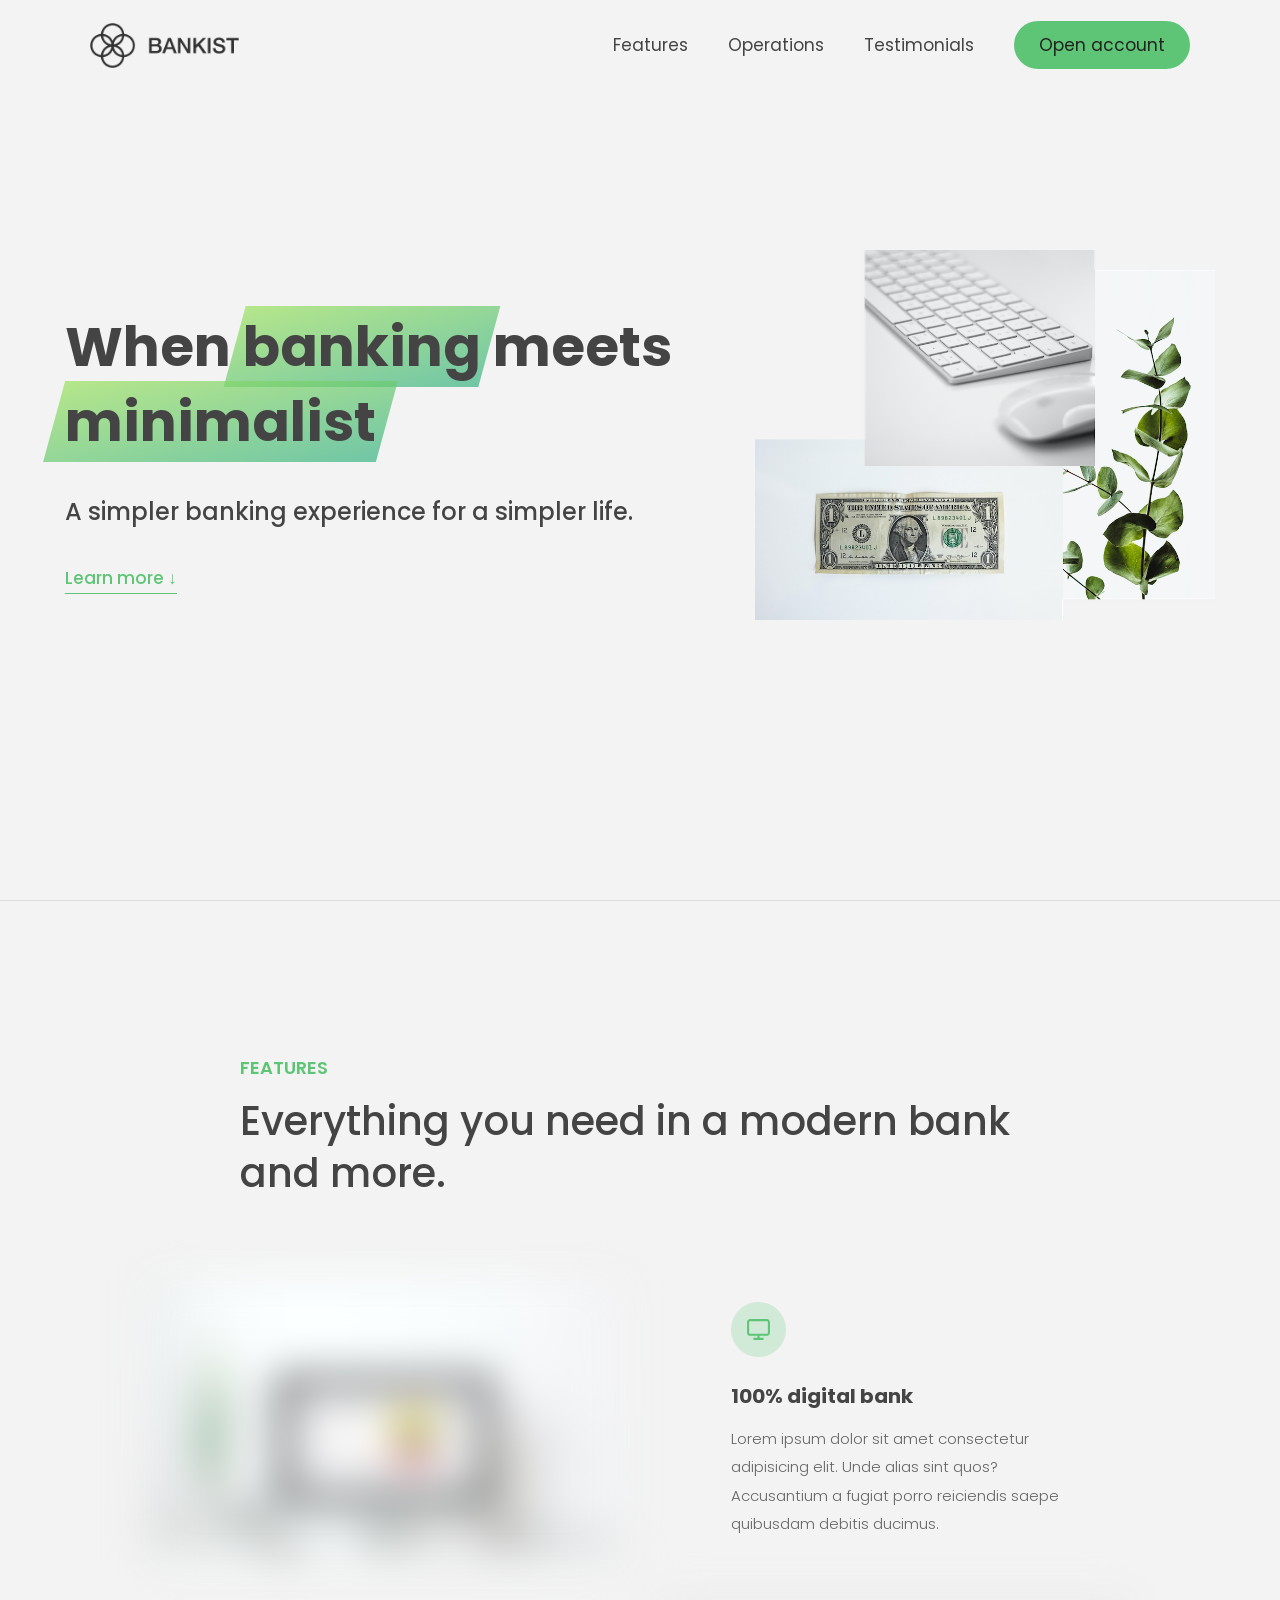
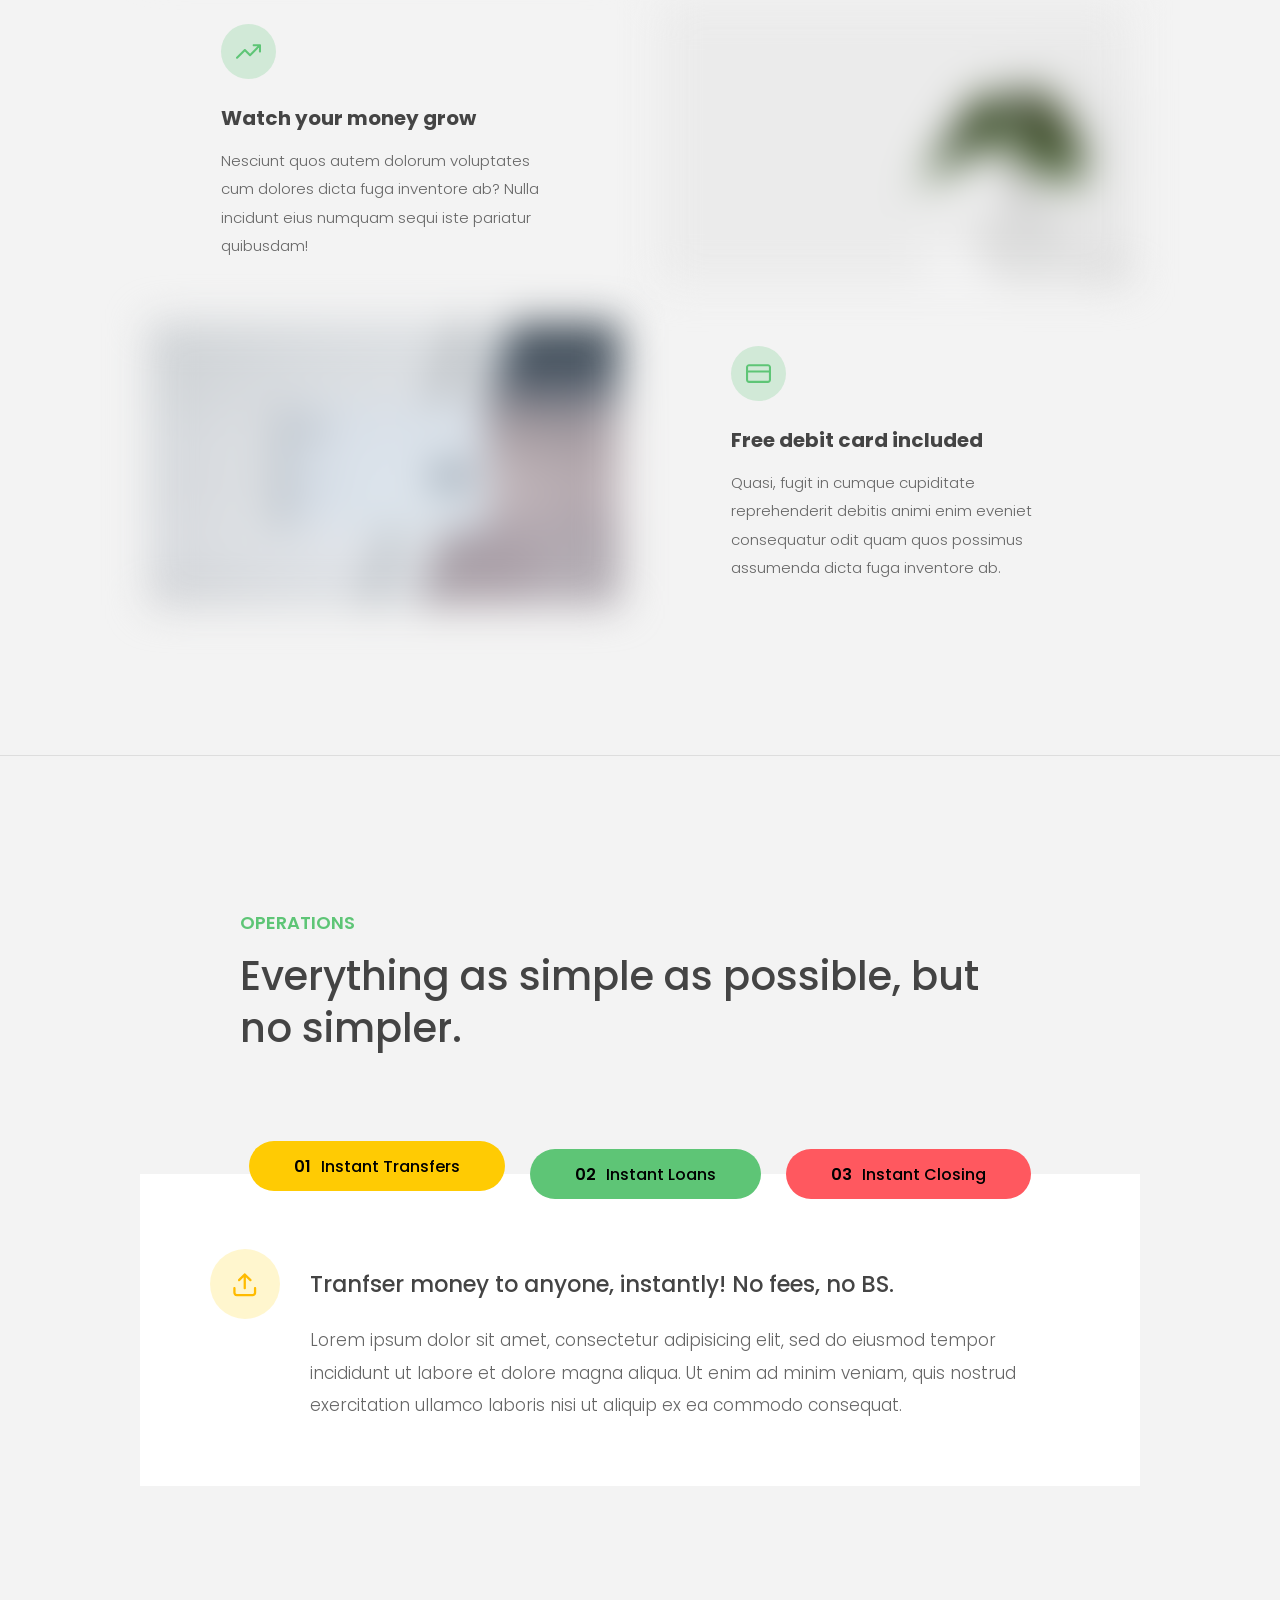
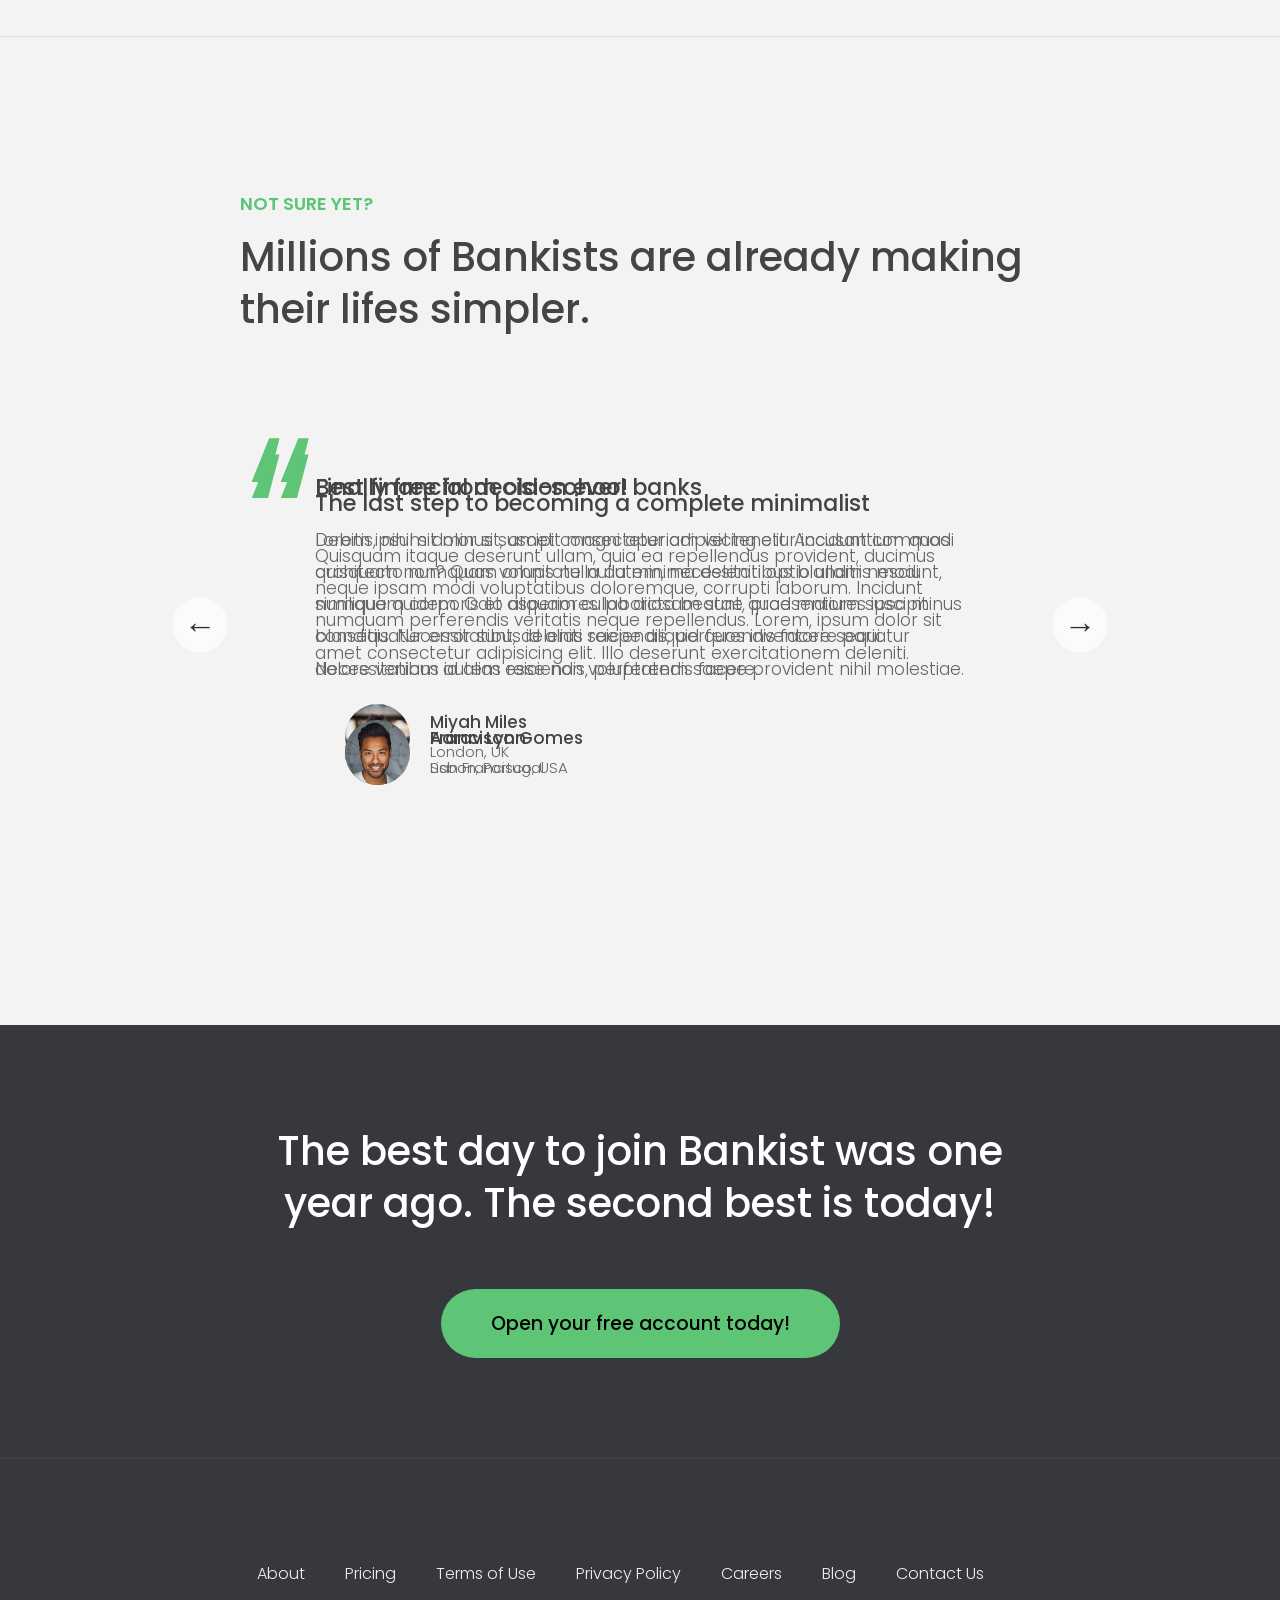
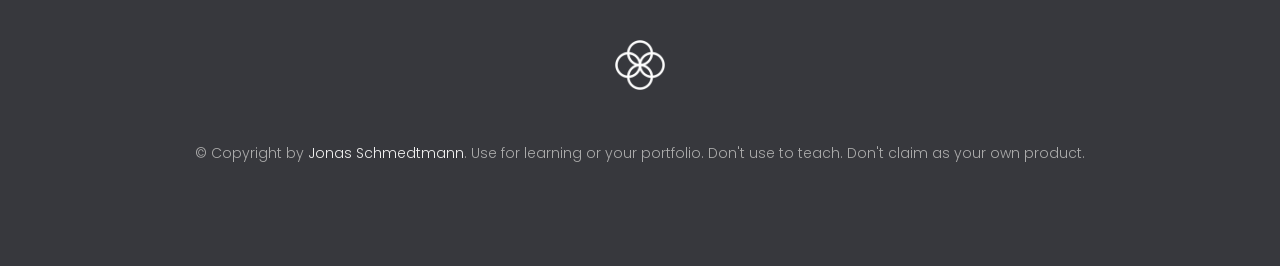
==== small_tries/5.bankist_web/index.html @ 7549bcce "advanced DOM 1" ====
<!DOCTYPE html>
<html lang="en">

<head>
  <meta charset="UTF-8" />
  <meta name="viewport" content="width=device-width, initial-scale=1.0" />
  <meta http-equiv="X-UA-Compatible" content="ie=edge" />
  <link rel="shortcut icon" type="image/png" href="img/icon.png" />

  <link href="https://fonts.googleapis.com/css?family=Poppins:300,400,500,600&display=swap" rel="stylesheet" />
  <link rel="stylesheet" href="style.css" />
  <title>Bankist | When Banking meets Minimalist</title>
</head>

<body>
  <header class="header">
    <nav class="nav">
      <img src="img/logo.png" alt="Bankist logo" class="nav__logo" id="logo" />
      <ul class="nav__links">
        <li class="nav__item">
          <a class="nav__link" href="#section--1">Features</a>
        </li>
        <li class="nav__item">
          <a class="nav__link" href="#section--2">Operations</a>
        </li>
        <li class="nav__item">
          <a class="nav__link" href="#section--3">Testimonials</a>
        </li>
        <li class="nav__item">
          <a class="nav__link nav__link--btn btn--show-modal" href="#">Open account</a>
        </li>
      </ul>
    </nav>

    <div class="header__title">
      <h1>
        When
        <!-- Green highlight effect -->
        <span class="highlight">banking</span>
        meets<br />
        <span class="highlight">minimalist</span>
      </h1>
      <h4>A simpler banking experience for a simpler life.</h4>
      <button class="btn--text btn--scroll-to">Learn more &DownArrow;</button>
      <img src="img/hero.png" class="header__img" alt="Minimalist bank items" />
    </div>
  </header>

  <section class="section" id="section--1">
    <div class="section__title">
      <h2 class="section__description">Features</h2>
      <h3 class="section__header">
        Everything you need in a modern bank and more.
      </h3>
    </div>

    <div class="features">
      <img src="img/digital-lazy.jpg" data-src="img/digital.jpg" alt="Computer" class="features__img lazy-img" />
      <div class="features__feature">
        <div class="features__icon">
          <svg>
            <use xlink:href="img/icons.svg#icon-monitor"></use>
          </svg>
        </div>
        <h5 class="features__header">100% digital bank</h5>
        <p>
          Lorem ipsum dolor sit amet consectetur adipisicing elit. Unde alias
          sint quos? Accusantium a fugiat porro reiciendis saepe quibusdam
          debitis ducimus.
        </p>
      </div>

      <div class="features__feature">
        <div class="features__icon">
          <svg>
            <use xlink:href="img/icons.svg#icon-trending-up"></use>
          </svg>
        </div>
        <h5 class="features__header">Watch your money grow</h5>
        <p>
          Nesciunt quos autem dolorum voluptates cum dolores dicta fuga
          inventore ab? Nulla incidunt eius numquam sequi iste pariatur
          quibusdam!
        </p>
      </div>
      <img src="img/grow-lazy.jpg" data-src="img/grow.jpg" alt="Plant" class="features__img lazy-img" />

      <img src="img/card-lazy.jpg" data-src="img/card.jpg" alt="Credit card" class="features__img lazy-img" />
      <div class="features__feature">
        <div class="features__icon">
          <svg>
            <use xlink:href="img/icons.svg#icon-credit-card"></use>
          </svg>
        </div>
        <h5 class="features__header">Free debit card included</h5>
        <p>
          Quasi, fugit in cumque cupiditate reprehenderit debitis animi enim
          eveniet consequatur odit quam quos possimus assumenda dicta fuga
          inventore ab.
        </p>
      </div>
    </div>
  </section>

  <section class="section" id="section--2">
    <div class="section__title">
      <h2 class="section__description">Operations</h2>
      <h3 class="section__header">
        Everything as simple as possible, but no simpler.
      </h3>
    </div>

    <div class="operations">
      <div class="operations__tab-container">
        <button class="btn operations__tab operations__tab--1 operations__tab--active" data-tab="1">
          <span>01</span>Instant Transfers
        </button>
        <button class="btn operations__tab operations__tab--2" data-tab="2">
          <span>02</span>Instant Loans
        </button>
        <button class="btn operations__tab operations__tab--3" data-tab="3">
          <span>03</span>Instant Closing
        </button>
      </div>
      <div class="operations__content operations__content--1 operations__content--active">
        <div class="operations__icon operations__icon--1">
          <svg>
            <use xlink:href="img/icons.svg#icon-upload"></use>
          </svg>
        </div>
        <h5 class="operations__header">
          Tranfser money to anyone, instantly! No fees, no BS.
        </h5>
        <p>
          Lorem ipsum dolor sit amet, consectetur adipisicing elit, sed do
          eiusmod tempor incididunt ut labore et dolore magna aliqua. Ut enim
          ad minim veniam, quis nostrud exercitation ullamco laboris nisi ut
          aliquip ex ea commodo consequat.
        </p>
      </div>

      <div class="operations__content operations__content--2">
        <div class="operations__icon operations__icon--2">
          <svg>
            <use xlink:href="img/icons.svg#icon-home"></use>
          </svg>
        </div>
        <h5 class="operations__header">
          Buy a home or make your dreams come true, with instant loans.
        </h5>
        <p>
          Duis aute irure dolor in reprehenderit in voluptate velit esse
          cillum dolore eu fugiat nulla pariatur. Excepteur sint occaecat
          cupidatat non proident, sunt in culpa qui officia deserunt mollit
          anim id est laborum.
        </p>
      </div>
      <div class="operations__content operations__content--3">
        <div class="operations__icon operations__icon--3">
          <svg>
            <use xlink:href="img/icons.svg#icon-user-x"></use>
          </svg>
        </div>
        <h5 class="operations__header">
          No longer need your account? No problem! Close it instantly.
        </h5>
        <p>
          Excepteur sint occaecat cupidatat non proident, sunt in culpa qui
          officia deserunt mollit anim id est laborum. Ut enim ad minim
          veniam, quis nostrud exercitation ullamco laboris nisi ut aliquip ex
          ea commodo consequat.
        </p>
      </div>
    </div>
  </section>

  <section class="section" id="section--3">
    <div class="section__title section__title--testimonials">
      <h2 class="section__description">Not sure yet?</h2>
      <h3 class="section__header">
        Millions of Bankists are already making their lifes simpler.
      </h3>
    </div>

    <div class="slider">
      <div class="slide slide--1">
        <div class="testimonial">
          <h5 class="testimonial__header">Best financial decision ever!</h5>
          <blockquote class="testimonial__text">
            Lorem ipsum dolor sit, amet consectetur adipisicing elit.
            Accusantium quas quisquam non? Quas voluptate nulla minima
            deleniti optio ullam nesciunt, numquam corporis et asperiores
            laboriosam sunt, praesentium suscipit blanditiis. Necessitatibus
            id alias reiciendis, perferendis facere pariatur dolore veniam
            autem esse non voluptatem saepe provident nihil molestiae.
          </blockquote>
          <address class="testimonial__author">
            <img src="img/user-1.jpg" alt="" class="testimonial__photo" />
            <h6 class="testimonial__name">Aarav Lynn</h6>
            <p class="testimonial__location">San Francisco, USA</p>
          </address>
        </div>
      </div>

      <div class="slide slide--2">
        <div class="testimonial">
          <h5 class="testimonial__header">
            The last step to becoming a complete minimalist
          </h5>
          <blockquote class="testimonial__text">
            Quisquam itaque deserunt ullam, quia ea repellendus provident,
            ducimus neque ipsam modi voluptatibus doloremque, corrupti
            laborum. Incidunt numquam perferendis veritatis neque repellendus.
            Lorem, ipsum dolor sit amet consectetur adipisicing elit. Illo
            deserunt exercitationem deleniti.
          </blockquote>
          <address class="testimonial__author">
            <img src="img/user-2.jpg" alt="" class="testimonial__photo" />
            <h6 class="testimonial__name">Miyah Miles</h6>
            <p class="testimonial__location">London, UK</p>
          </address>
        </div>
      </div>

      <div class="slide slide--3">
        <div class="testimonial">
          <h5 class="testimonial__header">
            Finally free from old-school banks
          </h5>
          <blockquote class="testimonial__text">
            Debitis, nihil sit minus suscipit magni aperiam vel tenetur
            incidunt commodi architecto numquam omnis nulla autem,
            necessitatibus blanditiis modi similique quidem. Odio aliquam
            culpa dicta beatae quod maiores ipsa minus consequatur error sunt,
            deleniti saepe aliquid quos inventore sequi. Necessitatibus id
            alias reiciendis, perferendis facere.
          </blockquote>
          <address class="testimonial__author">
            <img src="img/user-3.jpg" alt="" class="testimonial__photo" />
            <h6 class="testimonial__name">Francisco Gomes</h6>
            <p class="testimonial__location">Lisbon, Portugal</p>
          </address>
        </div>
      </div>

      <!-- <div class="slide"><img src="img/img-1.jpg" alt="Photo 1" /></div>
        <div class="slide"><img src="img/img-2.jpg" alt="Photo 2" /></div>
        <div class="slide"><img src="img/img-3.jpg" alt="Photo 3" /></div>
        <div class="slide"><img src="img/img-4.jpg" alt="Photo 4" /></div> -->
      <button class="slider__btn slider__btn--left">&larr;</button>
      <button class="slider__btn slider__btn--right">&rarr;</button>
      <div class="dots"></div>
    </div>
  </section>

  <section class="section section--sign-up">
    <div class="section__title">
      <h3 class="section__header">
        The best day to join Bankist was one year ago. The second best is
        today!
      </h3>
    </div>
    <button class="btn btn--show-modal">Open your free account today!</button>
  </section>

  <footer class="footer">
    <ul class="footer__nav">
      <li class="footer__item">
        <a class="footer__link" href="#">About</a>
      </li>
      <li class="footer__item">
        <a class="footer__link" href="#">Pricing</a>
      </li>
      <li class="footer__item">
        <a class="footer__link" href="#">Terms of Use</a>
      </li>
      <li class="footer__item">
        <a class="footer__link" href="#">Privacy Policy</a>
      </li>
      <li class="footer__item">
        <a class="footer__link" href="#">Careers</a>
      </li>
      <li class="footer__item">
        <a class="footer__link" href="#">Blog</a>
      </li>
      <li class="footer__item">
        <a class="footer__link" href="#">Contact Us</a>
      </li>
    </ul>
    <img src="img/icon.png" alt="Logo" class="footer__logo" />
    <p class="footer__copyright">
      &copy; Copyright by
      <a class="footer__link twitter-link" target="_blank" href="https://twitter.com/jonasschmedtman">Jonas
        Schmedtmann</a>. Use for learning or your portfolio. Don't use to teach. Don't claim
      as your own product.
    </p>
  </footer>

  <div class="modal hidden">
    <button class="btn--close-modal">&times;</button>
    <h2 class="modal__header">
      Open your bank account <br />
      in just <span class="highlight">5 minutes</span>
    </h2>
    <form class="modal__form">
      <label>First Name</label>
      <input type="text" />
      <label>Last Name</label>
      <input type="text" />
      <label>Email Address</label>
      <input type="email" />
      <button class="btn">Next step &rarr;</button>
    </form>
  </div>
  <div class="overlay hidden"></div>

  <script src="script.js"></script>
</body>

</html>
---- small_tries/5.bankist_web/style.css ----
/* The page is NOT responsive. You can implement responsiveness yourself if you wanna have some fun 😃 */

:root {
  --color-primary: #5ec576;
  --color-secondary: #ffcb03;
  --color-tertiary: #ff585f;
  --color-primary-darker: #4bbb7d;
  --color-secondary-darker: #ffbb00;
  --color-tertiary-darker: #fd424b;
  --color-primary-opacity: #5ec5763a;
  --color-secondary-opacity: #ffcd0331;
  --color-tertiary-opacity: #ff58602d;
  --gradient-primary: linear-gradient(to top left, #39b385, #9be15d);
  --gradient-secondary: linear-gradient(to top left, #ffb003, #ffcb03);
}

* {
  margin: 0;
  padding: 0;
  box-sizing: inherit;
}

html {
  font-size: 62.5%;
  box-sizing: border-box;
}

body {
  font-family: 'Poppins', sans-serif;
  font-weight: 300;
  color: #444;
  line-height: 1.9;
  background-color: #f3f3f3;
}

/* GENERAL ELEMENTS */
.section {
  padding: 15rem 3rem;
  border-top: 1px solid #ddd;

  transition: transform 1s, opacity 1s;
}

.section--hidden {
  opacity: 0;
  transform: translateY(8rem);
}

.section__title {
  max-width: 80rem;
  margin: 0 auto 8rem auto;
}

.section__description {
  font-size: 1.8rem;
  font-weight: 600;
  text-transform: uppercase;
  color: var(--color-primary);
  margin-bottom: 1rem;
}

.section__header {
  font-size: 4rem;
  line-height: 1.3;
  font-weight: 500;
}

.btn {
  display: inline-block;
  background-color: var(--color-primary);
  font-size: 1.6rem;
  font-family: inherit;
  font-weight: 500;
  border: none;
  padding: 1.25rem 4.5rem;
  border-radius: 10rem;
  cursor: pointer;
  transition: all 0.3s;
}

.btn:hover {
  background-color: var(--color-primary-darker);
}

.btn--text {
  display: inline-block;
  background: none;
  font-size: 1.7rem;
  font-family: inherit;
  font-weight: 500;
  color: var(--color-primary);
  border: none;
  border-bottom: 1px solid currentColor;
  padding-bottom: 2px;
  cursor: pointer;
  transition: all 0.3s;
}

p {
  color: #666;
}

/* This is BAD for accessibility! Don't do in the real world! */
button:focus {
  outline: none;
}

img {
  transition: filter 0.5s;
}

.lazy-img {
  filter: blur(20px);
}

/* NAVIGATION */
.nav {
  display: flex;
  justify-content: space-between;
  align-items: center;
  height: 9rem;
  width: 100%;
  padding: 0 6rem;
  z-index: 100;
}

/* nav and stickly class at the same time */
.nav.sticky {
  position: fixed;
  background-color: rgba(255, 255, 255, 0.95);
}

.nav__logo {
  height: 4.5rem;
  transition: all 0.3s;
}

.nav__links {
  display: flex;
  align-items: center;
  list-style: none;
}

.nav__item {
  margin-left: 4rem;
}

.nav__link:link,
.nav__link:visited {
  font-size: 1.7rem;
  font-weight: 400;
  color: inherit;
  text-decoration: none;
  display: block;
  transition: all 0.3s;
}

.nav__link--btn:link,
.nav__link--btn:visited {
  padding: 0.8rem 2.5rem;
  border-radius: 3rem;
  background-color: var(--color-primary);
  color: #222;
}

.nav__link--btn:hover,
.nav__link--btn:active {
  color: inherit;
  background-color: var(--color-primary-darker);
  color: #333;
}

/* HEADER */
.header {
  padding: 0 3rem;
  height: 100vh;
  display: flex;
  flex-direction: column;
  align-items: center;
}

.header__title {
  flex: 1;

  max-width: 115rem;
  display: grid;
  grid-template-columns: 3fr 2fr;
  row-gap: 3rem;
  align-content: center;
  justify-content: center;

  align-items: start;
  justify-items: start;
}

h1 {
  font-size: 5.5rem;
  line-height: 1.35;
}

h4 {
  font-size: 2.4rem;
  font-weight: 500;
}

.header__img {
  width: 100%;
  grid-column: 2 / 3;
  grid-row: 1 / span 4;
  transform: translateY(-6rem);
}

.highlight {
  position: relative;
}

.highlight::after {
  display: block;
  content: '';
  position: absolute;
  bottom: 0;
  left: 0;
  height: 100%;
  width: 100%;
  z-index: -1;
  opacity: 0.7;
  transform: scale(1.07, 1.05) skewX(-15deg);
  background-image: var(--gradient-primary);
}

/* FEATURES */
.features {
  display: grid;
  grid-template-columns: 1fr 1fr;
  gap: 4rem;
  margin: 0 12rem;
}

.features__img {
  width: 100%;
}

.features__feature {
  align-self: center;
  justify-self: center;
  width: 70%;
  font-size: 1.5rem;
}

.features__icon {
  display: flex;
  align-items: center;
  justify-content: center;
  background-color: var(--color-primary-opacity);
  height: 5.5rem;
  width: 5.5rem;
  border-radius: 50%;
  margin-bottom: 2rem;
}

.features__icon svg {
  height: 2.5rem;
  width: 2.5rem;
  fill: var(--color-primary);
}

.features__header {
  font-size: 2rem;
  margin-bottom: 1rem;
}

/* OPERATIONS */
.operations {
  max-width: 100rem;
  margin: 12rem auto 0 auto;

  background-color: #fff;
}

.operations__tab-container {
  display: flex;
  justify-content: center;
}

.operations__tab {
  margin-right: 2.5rem;
  transform: translateY(-50%);
}

.operations__tab span {
  margin-right: 1rem;
  font-weight: 600;
  display: inline-block;
}

.operations__tab--1 {
  background-color: var(--color-secondary);
}

.operations__tab--1:hover {
  background-color: var(--color-secondary-darker);
}

.operations__tab--3 {
  background-color: var(--color-tertiary);
  margin: 0;
}

.operations__tab--3:hover {
  background-color: var(--color-tertiary-darker);
}

.operations__tab--active {
  transform: translateY(-66%);
}

.operations__content {
  display: none;

  /* JUST PRESENTATIONAL */
  font-size: 1.7rem;
  padding: 2.5rem 7rem 6.5rem 7rem;
}

.operations__content--active {
  display: grid;
  grid-template-columns: 7rem 1fr;
  column-gap: 3rem;
  row-gap: 0.5rem;
}

.operations__header {
  font-size: 2.25rem;
  font-weight: 500;
  align-self: center;
}

.operations__icon {
  display: flex;
  align-items: center;
  justify-content: center;
  height: 7rem;
  width: 7rem;
  border-radius: 50%;
}

.operations__icon svg {
  height: 2.75rem;
  width: 2.75rem;
}

.operations__content p {
  grid-column: 2;
}

.operations__icon--1 {
  background-color: var(--color-secondary-opacity);
}
.operations__icon--2 {
  background-color: var(--color-primary-opacity);
}
.operations__icon--3 {
  background-color: var(--color-tertiary-opacity);
}
.operations__icon--1 svg {
  fill: var(--color-secondary-darker);
}
.operations__icon--2 svg {
  fill: var(--color-primary);
}
.operations__icon--3 svg {
  fill: var(--color-tertiary);
}

/* SLIDER */
.slider {
  max-width: 100rem;
  height: 50rem;
  margin: 0 auto;
  position: relative;

  /* IN THE END */
  overflow: hidden;
}

.slide {
  position: absolute;
  top: 0;
  width: 100%;
  height: 50rem;

  display: flex;
  align-items: center;
  justify-content: center;

  /* THIS creates the animation! */
  transition: transform 1s;
}

.slide > img {
  /* Only for images that have different size than slide */
  width: 100%;
  height: 100%;
  object-fit: cover;
}

.slider__btn {
  position: absolute;
  top: 50%;
  z-index: 10;

  border: none;
  background: rgba(255, 255, 255, 0.7);
  font-family: inherit;
  color: #333;
  border-radius: 50%;
  height: 5.5rem;
  width: 5.5rem;
  font-size: 3.25rem;
  cursor: pointer;
}

.slider__btn--left {
  left: 6%;
  transform: translate(-50%, -50%);
}

.slider__btn--right {
  right: 6%;
  transform: translate(50%, -50%);
}

.dots {
  position: absolute;
  bottom: 5%;
  left: 50%;
  transform: translateX(-50%);
  display: flex;
}

.dots__dot {
  border: none;
  background-color: #b9b9b9;
  opacity: 0.7;
  height: 1rem;
  width: 1rem;
  border-radius: 50%;
  margin-right: 1.75rem;
  cursor: pointer;
  transition: all 0.5s;

  /* Only necessary when overlying images */
  /* box-shadow: 0 0.6rem 1.5rem rgba(0, 0, 0, 0.7); */
}

.dots__dot:last-child {
  margin: 0;
}

.dots__dot--active {
  /* background-color: #fff; */
  background-color: #888;
  opacity: 1;
}

/* TESTIMONIALS */
.testimonial {
  width: 65%;
  position: relative;
}

.testimonial::before {
  content: '\201C';
  position: absolute;
  top: -5.7rem;
  left: -6.8rem;
  line-height: 1;
  font-size: 20rem;
  font-family: inherit;
  color: var(--color-primary);
  z-index: -1;
}

.testimonial__header {
  font-size: 2.25rem;
  font-weight: 500;
  margin-bottom: 1.5rem;
}

.testimonial__text {
  font-size: 1.7rem;
  margin-bottom: 3.5rem;
  color: #666;
}

.testimonial__author {
  margin-left: 3rem;
  font-style: normal;

  display: grid;
  grid-template-columns: 6.5rem 1fr;
  column-gap: 2rem;
}

.testimonial__photo {
  grid-row: 1 / span 2;
  width: 6.5rem;
  border-radius: 50%;
}

.testimonial__name {
  font-size: 1.7rem;
  font-weight: 500;
  align-self: end;
  margin: 0;
}

.testimonial__location {
  font-size: 1.5rem;
}

.section__title--testimonials {
  margin-bottom: 4rem;
}

/* SIGNUP */
.section--sign-up {
  background-color: #37383d;
  border-top: none;
  border-bottom: 1px solid #444;
  text-align: center;
  padding: 10rem 3rem;
}

.section--sign-up .section__header {
  color: #fff;
  text-align: center;
}

.section--sign-up .section__title {
  margin-bottom: 6rem;
}

.section--sign-up .btn {
  font-size: 1.9rem;
  padding: 2rem 5rem;
}

/* FOOTER */
.footer {
  padding: 10rem 3rem;
  background-color: #37383d;
}

.footer__nav {
  list-style: none;
  display: flex;
  justify-content: center;
  margin-bottom: 5rem;
}

.footer__item {
  margin-right: 4rem;
}

.footer__link {
  font-size: 1.6rem;
  color: #eee;
  text-decoration: none;
}

.footer__logo {
  height: 5rem;
  display: block;
  margin: 0 auto;
  margin-bottom: 5rem;
}

.footer__copyright {
  font-size: 1.4rem;
  color: #aaa;
  text-align: center;
}

.footer__copyright .footer__link {
  font-size: 1.4rem;
}

/* MODAL WINDOW */
.modal {
  position: fixed;
  top: 50%;
  left: 50%;
  transform: translate(-50%, -50%);
  max-width: 60rem;
  background-color: #f3f3f3;
  padding: 5rem 6rem;
  box-shadow: 0 4rem 6rem rgba(0, 0, 0, 0.3);
  z-index: 1000;
  transition: all 0.5s;
}

.overlay {
  position: fixed;
  top: 0;
  left: 0;
  width: 100%;
  height: 100%;
  background-color: rgba(0, 0, 0, 0.5);
  backdrop-filter: blur(4px);
  z-index: 100;
  transition: all 0.5s;
}

.modal__header {
  font-size: 3.25rem;
  margin-bottom: 4.5rem;
  line-height: 1.5;
}

.modal__form {
  margin: 0 3rem;
  display: grid;
  grid-template-columns: 1fr 2fr;
  align-items: center;
  gap: 2.5rem;
}

.modal__form label {
  font-size: 1.7rem;
  font-weight: 500;
}

.modal__form input {
  font-size: 1.7rem;
  padding: 1rem 1.5rem;
  border: 1px solid #ddd;
  border-radius: 0.5rem;
}

.modal__form button {
  grid-column: 1 / span 2;
  justify-self: center;
  margin-top: 1rem;
}

.btn--close-modal {
  font-family: inherit;
  color: inherit;
  position: absolute;
  top: 0.5rem;
  right: 2rem;
  font-size: 4rem;
  cursor: pointer;
  border: none;
  background: none;
}

.hidden {
  visibility: hidden;
  opacity: 0;
}

/* COOKIE MESSAGE */
.cookie-message {
  display: flex;
  align-items: center;
  justify-content: space-evenly;
  width: 100%;
  background-color: white;
  color: #bbb;
  font-size: 1.5rem;
  font-weight: 400;
}
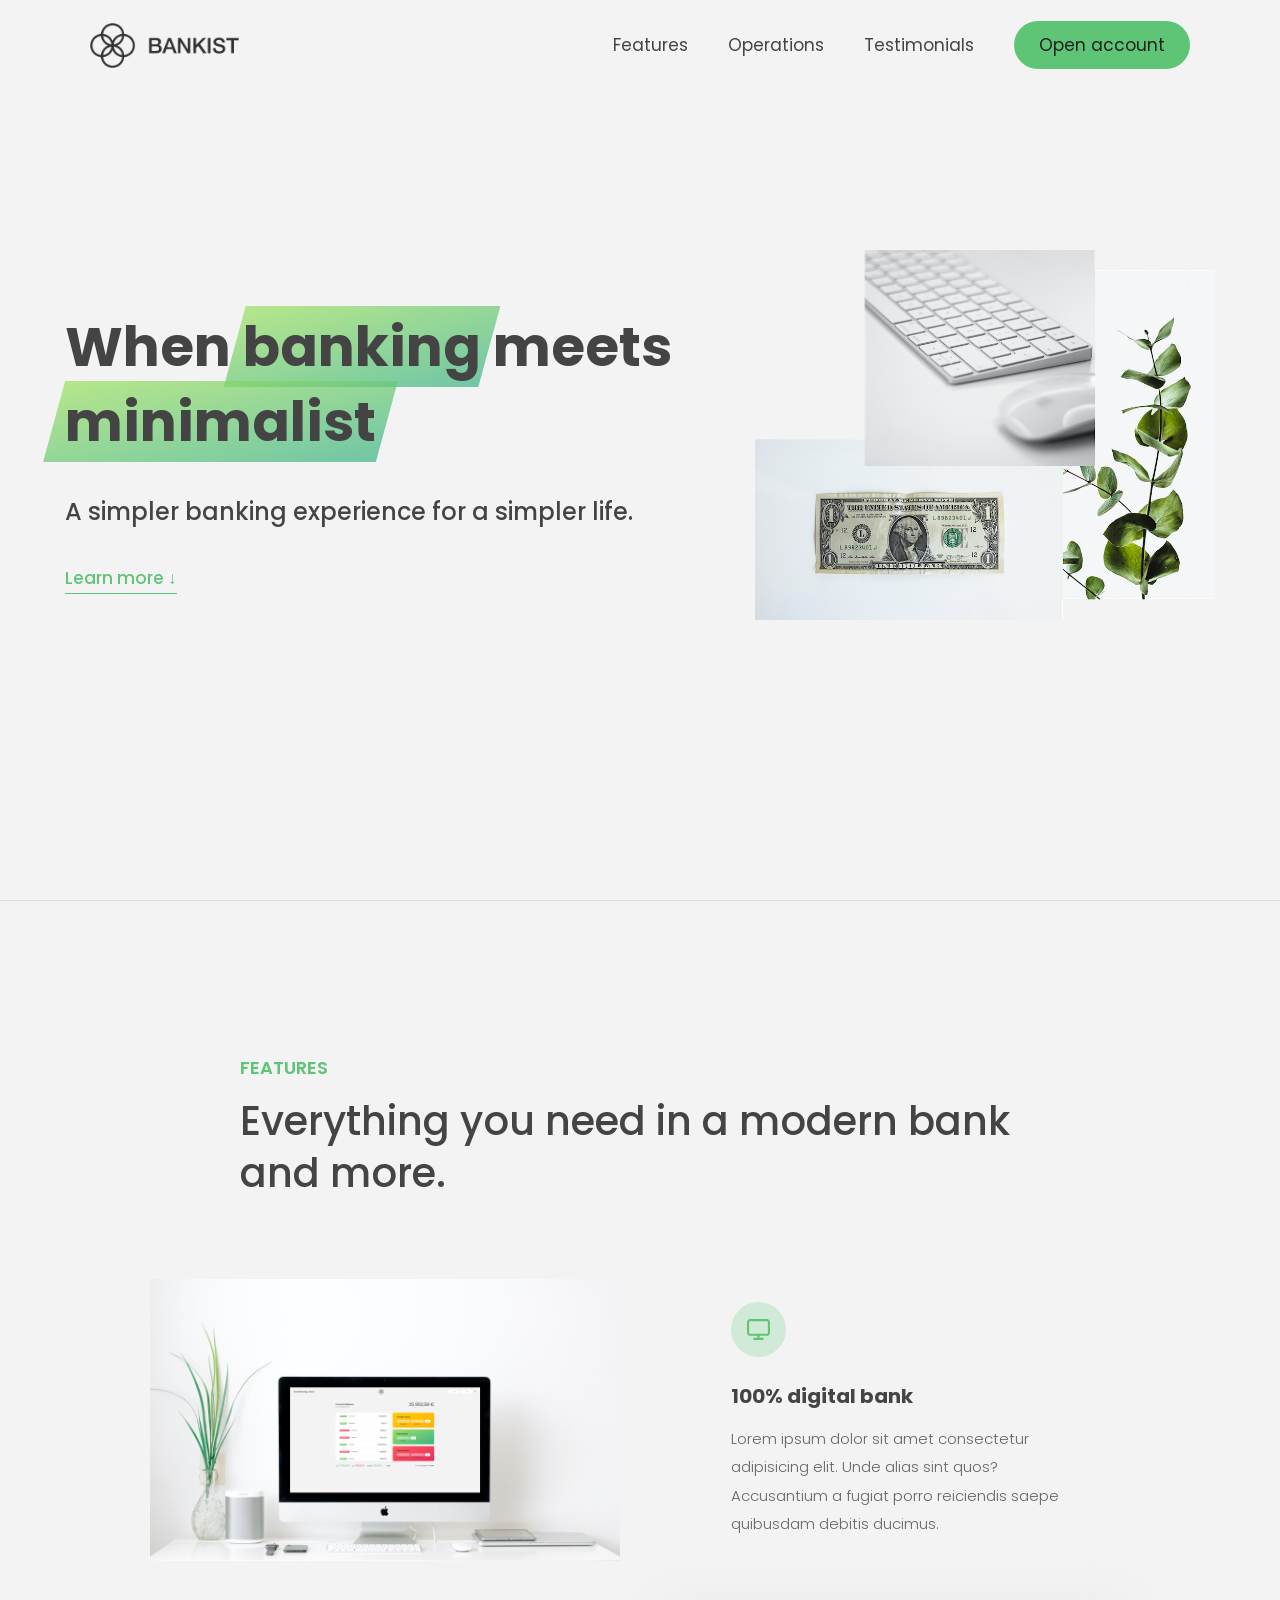
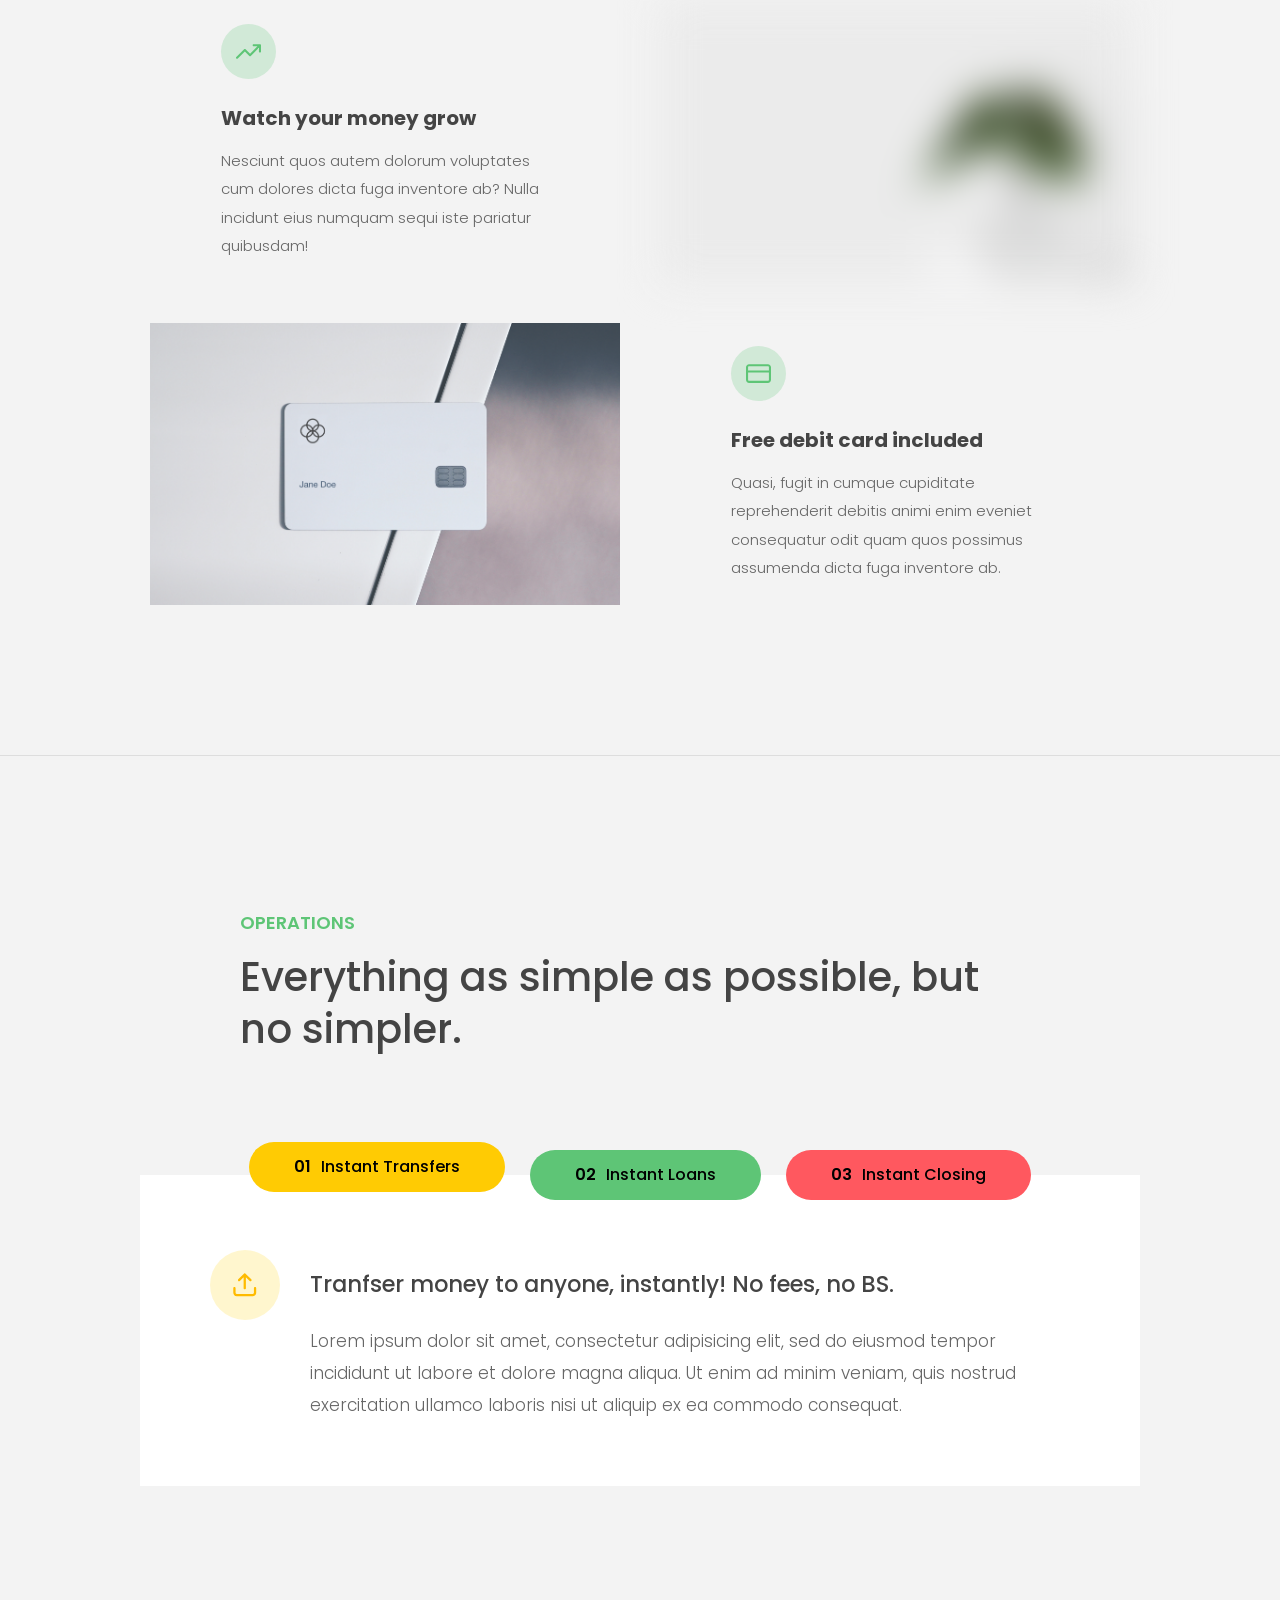
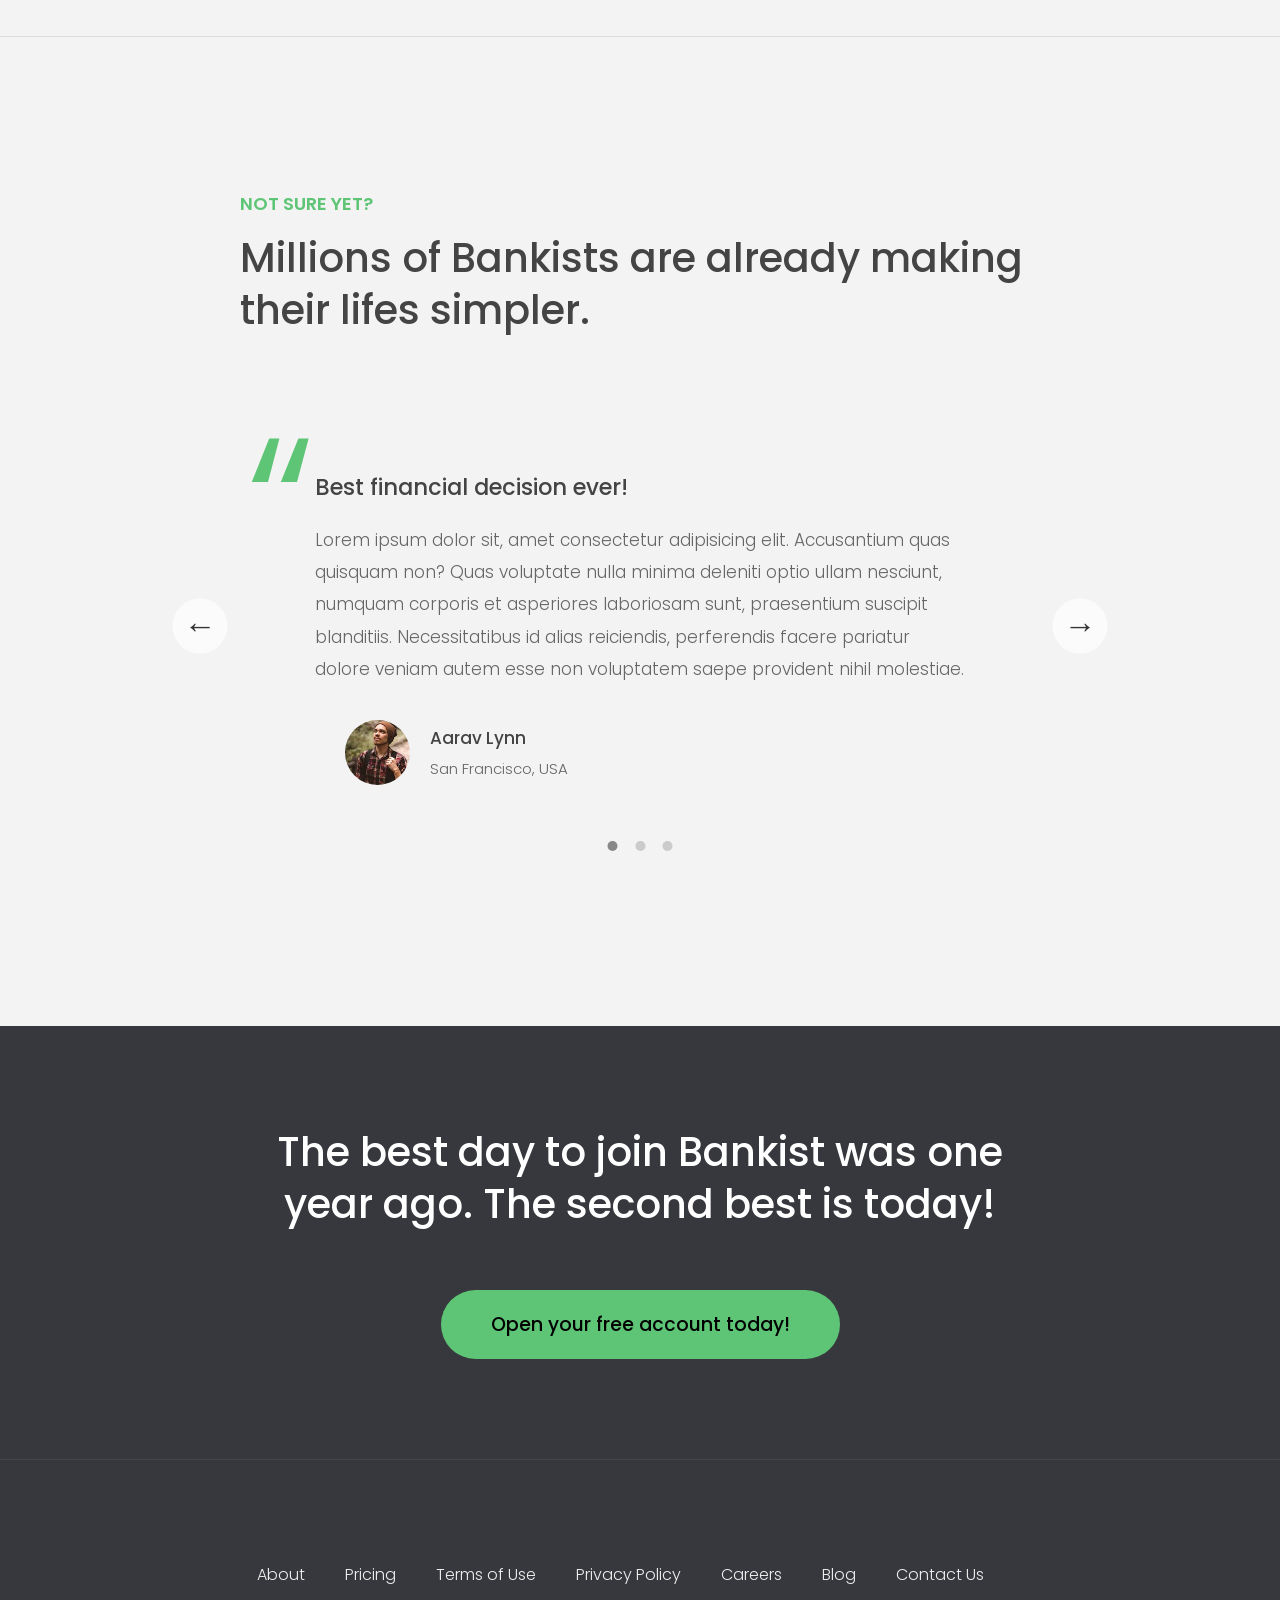
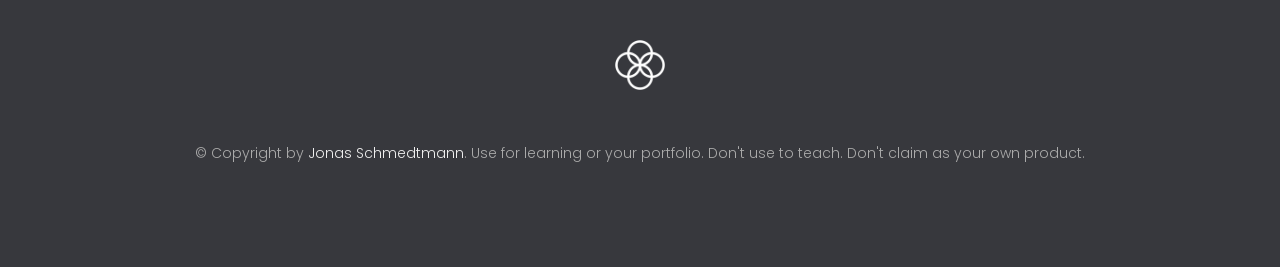
==== commit ff041626: "bankist really complete" ====
--- a/small_tries/5.bankist_web/index.html
+++ b/small_tries/5.bankist_web/index.html
@@ -10,6 +10,9 @@
   <link href="https://fonts.googleapis.com/css?family=Poppins:300,400,500,600&display=swap" rel="stylesheet" />
   <link rel="stylesheet" href="style.css" />
   <title>Bankist | When Banking meets Minimalist</title>
+
+
+  <script defer src="script.js"></script>
 </head>
 
 <body>
@@ -313,8 +316,6 @@
     </form>
   </div>
   <div class="overlay hidden"></div>
-
-  <script src="script.js"></script>
 </body>
 
 </html>
